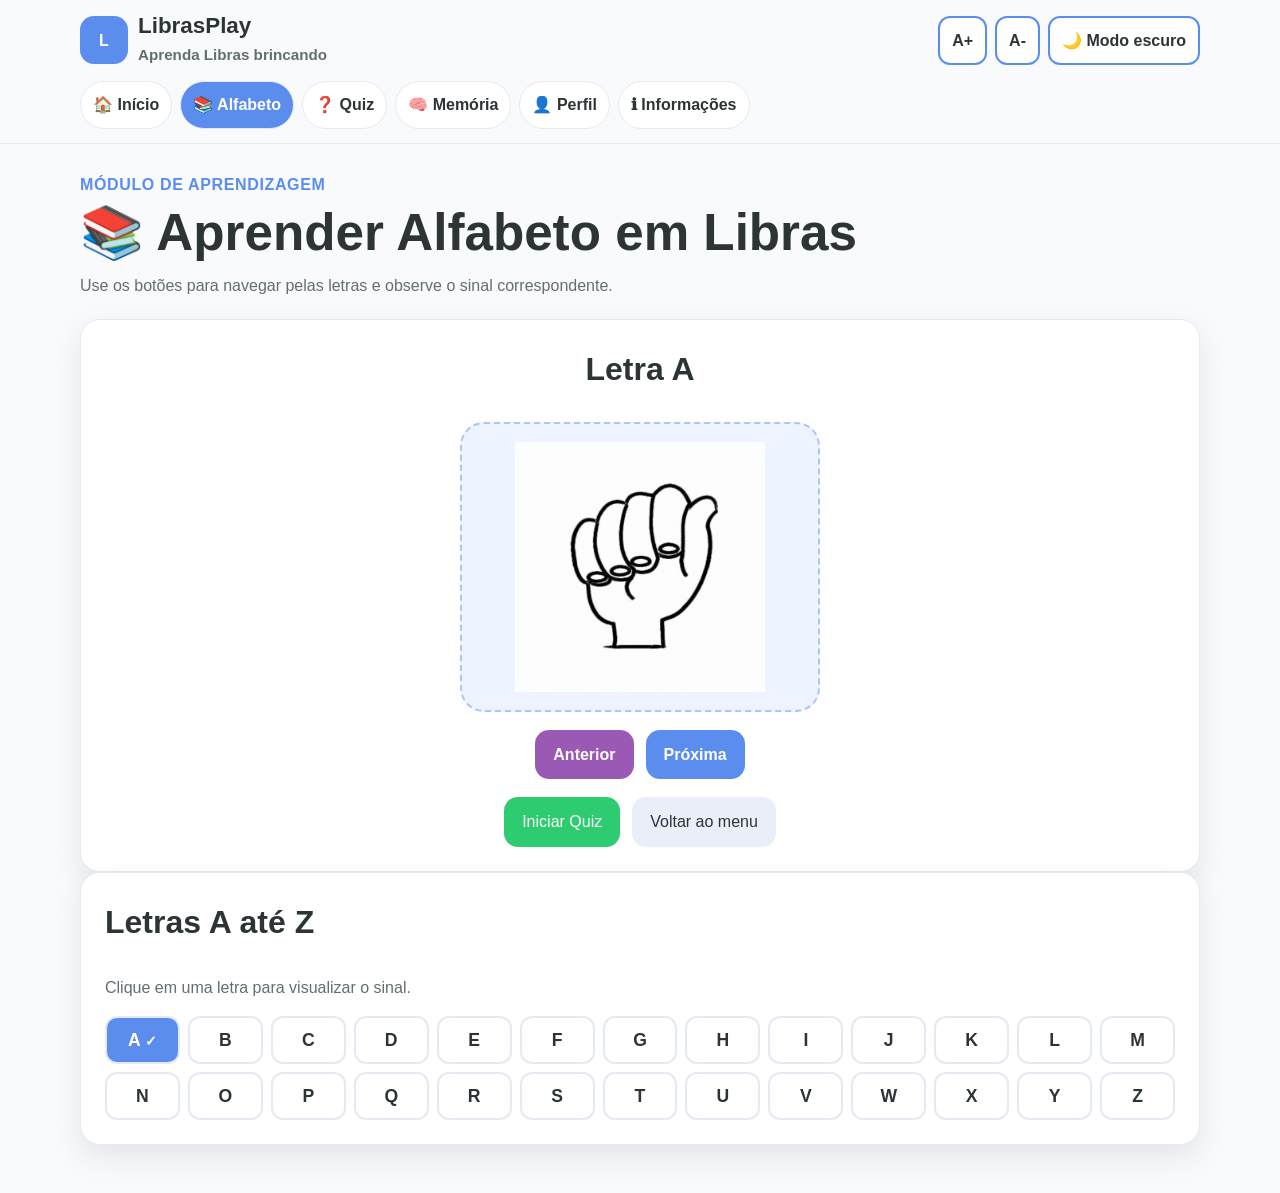
==== paginas/alfabeto.html @ a98573bd "Subindo projeto PIBIC" ====
<!DOCTYPE html>
<html lang="pt-BR">
<head>
  <meta charset="UTF-8">
  <meta name="viewport" content="width=device-width, initial-scale=1.0">
  <title>Libras Kids - Alfabeto</title>
  <link rel="stylesheet" href="../css/estilo.css">
</head>
<body data-page="alfabeto" data-base-path="../">
  <div id="cabecalho"></div>

  <main class="container conteudo-principal">
    <section class="pagina-titulo">
      <p class="etiqueta">Módulo de aprendizagem</p>
      <h1>📚 Aprender Alfabeto em Libras</h1>
      <p>Use os botões para navegar pelas letras e observe o sinal correspondente.</p>
    </section>

    <section class="cartao modulo-centralizado">
      <h2 id="letraAtual">Letra A</h2>
      <div id="imagemLetra" class="imagem-sinal-grande" aria-live="polite"></div>

      <div class="linha-botoes centralizada">
        <button class="botao secundario" id="btnAnterior">Anterior</button>
        <button class="botao primario" id="btnProxima">Próxima</button>
      </div>

      <div class="linha-botoes centralizada">
        <a class="botao sucesso" href="quiz.html">Iniciar Quiz</a>
        <a class="botao neutro" href="../index.html">Voltar ao menu</a>
      </div>
    </section>

    <section class="cartao">
      <h2>Letras A até Z</h2>
      <p>Clique em uma letra para visualizar o sinal.</p>
      <div id="gradeLetras" class="grade-letras" aria-label="Lista de letras do alfabeto"></div>
    </section>
  </main>

  <script src="../js/app.js"></script>
  <script src="../js/alfabeto.js"></script>
</body>
</html>
---- css/estilo.css ----
/* =========================================================
   Libras Kids - CSS principal
   Projeto simples com HTML, CSS e JavaScript puro.
   ========================================================= */

:root {
  --azul: #5B8DEF;
  --verde: #2ECC71;
  --vermelho: #FF6B6B;
  --roxo: #9B59B6;
  --fundo: #F8FAFC;
  --cartao: #FFFFFF;
  --texto: #2D3436;
  --texto-suave: #636E72;
  --borda: #E5EAF2;
  --sombra: 0 12px 28px rgba(45, 52, 54, 0.10);
  --raio: 20px;
  --fonte-base: 100%;
}

* {
  box-sizing: border-box;
}

html {
  font-size: var(--fonte-base);
}

body {
  margin: 0;
  font-family: Arial, Helvetica, sans-serif;
  background: var(--fundo);
  color: var(--texto);
  line-height: 1.6;
}

body.modo-escuro {
  --fundo: #17202A;
  --cartao: #243447;
  --texto: #F8FAFC;
  --texto-suave: #D5DBDB;
  --borda: #3B4B5C;
  --sombra: 0 12px 28px rgba(0, 0, 0, 0.25);
}

img {
  max-width: 100%;
  display: block;
}

a {
  color: inherit;
  text-decoration: none;
}

button,
a.botao {
  font: inherit;
}

.container {
  width: min(1120px, calc(100% - 32px));
  margin: 0 auto;
}

.conteudo-principal {
  padding: 28px 0 48px;
}

/* =========================================================
   Cabeçalho, menu e acessibilidade
   ========================================================= */

.topo,
.topo-site {
  position: sticky;
  top: 0;
  z-index: 10;
  background: rgba(248, 250, 252, 0.96);
  backdrop-filter: blur(10px);
  border-bottom: 1px solid var(--borda);
}

body.modo-escuro .topo,
body.modo-escuro .topo-site {
  background: rgba(23, 32, 42, 0.96);
}

.linha-topo,
.topo-linha {
  display: flex;
  align-items: center;
  justify-content: space-between;
  gap: 16px;
  padding: 14px 0;
  flex-wrap: wrap;
}

.marca {
  display: inline-flex;
  align-items: center;
  gap: 12px;
  font-weight: 800;
}

.marca h1 {
  font-size: 1.4rem;
  margin: 0;
}

.marca p {
  margin: 4px 0 0;
  color: var(--texto-suave);
  font-size: 0.95rem;
}

.marca-icone {
  display: grid;
  place-items: center;
  width: 48px;
  height: 48px;
  border-radius: 14px;
  background: var(--azul);
  color: #fff;
  font-weight: 800;
  font-size: 1rem;
}

.menu {
  display: flex;
  gap: 8px;
  flex-wrap: wrap;
  padding: 0 0 14px;
}

.menu a {
  padding: 10px 12px;
  border-radius: 999px;
  background: var(--cartao);
  border: 1px solid var(--borda);
  font-weight: 700;
}

.menu a.ativo,
.menu a:hover,
.menu a:focus {
  background: var(--azul);
  color: #fff;
  outline: none;
}

.topo-linha {
  display: flex;
  align-items: center;
  justify-content: space-between;
  gap: 16px;
  padding: 14px 0;
  flex-wrap: wrap;
}

.marca {
  display: inline-flex;
  align-items: center;
  gap: 10px;
  font-size: 1.25rem;
  font-weight: 800;
}

.marca span {
  background: var(--azul);
  color: #fff;
  width: 44px;
  height: 44px;
  display: grid;
  place-items: center;
  border-radius: 14px;
}

.acessibilidade {
  display: flex;
  align-items: center;
  gap: 8px;
  flex-wrap: wrap;
}

.botao-acessibilidade,
.botao-menu {
  border: 2px solid var(--azul);
  background: var(--cartao);
  color: var(--texto);
  border-radius: 12px;
  padding: 10px 12px;
  cursor: pointer;
  min-height: 44px;
  font-weight: 700;
}

.botao-acessibilidade:hover,
.botao-menu:hover,
.botao-acessibilidade:focus,
.botao-menu:focus {
  outline: 3px solid rgba(91, 141, 239, 0.25);
}

.menu-principal {
  display: flex;
  gap: 8px;
  flex-wrap: wrap;
  padding: 0 0 14px;
}

.menu-principal a {
  padding: 10px 12px;
  border-radius: 999px;
  background: var(--cartao);
  border: 1px solid var(--borda);
  font-weight: 700;
}

.menu-principal a.ativo,
.menu-principal a:hover,
.menu-principal a:focus {
  background: var(--azul);
  color: #fff;
  outline: none;
}

.progresso-geral {
  padding-bottom: 14px;
}

.progresso-geral strong {
  display: block;
  margin-bottom: 6px;
}

/* =========================================================
   Componentes gerais
   ========================================================= */

.cartao {
  background: var(--cartao);
  border: 1px solid var(--borda);
  border-radius: var(--raio);
  box-shadow: var(--sombra);
  padding: 24px;
}

.destaque {
  display: grid;
  grid-template-columns: 1.5fr 0.8fr;
  gap: 24px;
  align-items: center;
}

.etiqueta {
  display: inline-block;
  margin: 0 0 8px;
  color: var(--azul);
  font-weight: 800;
  text-transform: uppercase;
  letter-spacing: 0.04em;
}

h1,
h2,
h3,
p {
  margin-top: 0;
}

h1 {
  font-size: clamp(2rem, 4vw, 3.2rem);
  line-height: 1.1;
  margin-bottom: 12px;
}

h2 {
  font-size: clamp(1.35rem, 3vw, 2rem);
}

p,
li,
small {
  color: var(--texto-suave);
}

.linha-botoes {
  display: flex;
  gap: 12px;
  flex-wrap: wrap;
  margin-top: 18px;
}

.centralizada {
  justify-content: center;
}

.botao {
  display: inline-flex;
  align-items: center;
  justify-content: center;
  min-height: 48px;
  padding: 12px 18px;
  border-radius: 14px;
  border: 0;
  cursor: pointer;
  font-weight: 800;
  transition: transform 0.15s ease, opacity 0.15s ease;
}

.botao:hover,
.botao:focus {
  transform: translateY(-1px);
  outline: 3px solid rgba(91, 141, 239, 0.25);
}

.botao:disabled {
  opacity: 0.55;
  cursor: not-allowed;
  transform: none;
}

.primario {
  background: var(--azul);
  color: #fff;
}

.secundario {
  background: var(--roxo);
  color: #fff;
}

.sucesso {
  background: var(--verde);
  color: #fff;
}

.neutro {
  background: #E9EEF8;
  color: var(--texto);
}

.perigo {
  background: var(--vermelho);
  color: #fff;
}

.barra {
  width: 100%;
  height: 16px;
  background: #E9EEF8;
  border-radius: 999px;
  overflow: hidden;
  border: 1px solid var(--borda);
}

.barra.grande {
  height: 24px;
}

.barra span {
  display: block;
  height: 100%;
  width: 0%;
  background: linear-gradient(90deg, var(--verde), var(--azul));
  border-radius: inherit;
  transition: width 0.4s ease;
}

.oculto {
  display: none !important;
}

.pagina-titulo {
  margin-bottom: 20px;
}

.painel-xp {
  background: linear-gradient(135deg, rgba(155, 89, 182, 0.6), rgba(91, 141, 239, 0.5));
  border: 1px solid rgba(155, 89, 182, 0.3);
  border-radius: var(--raio);
  padding: 20px;
  color: #fff;
}

.painel-xp strong {
  display: block;
  font-size: 1.4rem;
  font-weight: 800;
  margin: 0;
}

.painel-xp p {
  margin: 8px 0;
  font-size: 1rem;
  color: rgba(255, 255, 255, 0.95);
}

.painel-xp .barra {
  margin: 12px 0;
  background: rgba(255, 255, 255, 0.3);
  border-color: rgba(255, 255, 255, 0.3);
}

/* =========================================================
   Menu inicial
   ========================================================= */

.grade-menu {
  display: grid;
  grid-template-columns: repeat(3, 1fr);
  gap: 18px;
  margin: 22px 0;
}

.menu-card {
  display: flex;
  flex-direction: column;
  gap: 10px;
  min-height: 190px;
  transition: transform 0.15s ease;
}

.menu-card:hover,
.menu-card:focus {
  transform: translateY(-3px);
  outline: 3px solid rgba(91, 141, 239, 0.25);
}

.menu-card img,
.menu-card .imagem-placeholder {
  width: 64px;
  height: 64px;
  border-radius: 18px;
  object-fit: cover;
}

.menu-card span {
  font-size: 1.2rem;
  font-weight: 800;
}

.duas-colunas {
  display: grid;
  grid-template-columns: repeat(2, 1fr);
  gap: 20px;
}

.lista-suave {
  padding-left: 22px;
}

/* =========================================================
   Alfabeto
   ========================================================= */

.modulo-centralizado {
  text-align: center;
}

.imagem-sinal-grande {
  width: min(360px, 100%);
  min-height: 260px;
  margin: 18px auto;
  display: grid;
  place-items: center;
  background: #EEF4FF;
  border: 2px dashed rgba(91, 141, 239, 0.45);
  border-radius: 24px;
  padding: 18px;
}

body.modo-escuro .imagem-sinal-grande {
  background: #1C2A38;
}

.imagem-sinal-grande img {
  max-height: 250px;
  object-fit: contain;
}

.grade-letras {
  display: grid;
  grid-template-columns: repeat(13, 1fr);
  gap: 8px;
}

.letra-botao {
  border: 2px solid var(--borda);
  background: var(--cartao);
  color: var(--texto);
  border-radius: 12px;
  min-height: 48px;
  font-size: 1.1rem;
  font-weight: 800;
  cursor: pointer;
}

.letra-botao.ativa,
.letra-botao:hover,
.letra-botao:focus {
  background: var(--azul);
  color: #fff;
  outline: none;
}

.letra-botao.vista::after {
  content: " ✓";
  font-size: 0.9rem;
}


.icone-feedback {
  width: 34px;
  height: 34px;
  border-radius: 10px;
  object-fit: cover;
  flex: 0 0 auto;
}

.feedback.com-icone {
  display: flex;
  align-items: center;
  justify-content: center;
  gap: 10px;
  flex-wrap: wrap;
}

.resultado-icone {
  display: grid;
  place-items: center;
  margin-bottom: 10px;
}

.resultado-icone img,
.resultado-icone .imagem-placeholder {
  width: 80px;
  height: 80px;
  border-radius: 22px;
  object-fit: cover;
}

/* =========================================================
   Quiz
   ========================================================= */

.topo-modulo {
  display: flex;
  justify-content: space-between;
  gap: 12px;
  flex-wrap: wrap;
  margin-bottom: 18px;
  font-weight: 800;
}

.alternativas {
  display: grid;
  grid-template-columns: repeat(2, 1fr);
  gap: 12px;
  margin-top: 18px;
}

.alternativa {
  border: 2px solid var(--borda);
  background: var(--cartao);
  color: var(--texto);
  border-radius: 16px;
  padding: 16px;
  min-height: 64px;
  font-size: 1.4rem;
  font-weight: 800;
  cursor: pointer;
}

.alternativa:hover,
.alternativa:focus {
  border-color: var(--azul);
  outline: 3px solid rgba(91, 141, 239, 0.25);
}

.alternativa.correta {
  border-color: var(--verde);
  background: rgba(46, 204, 113, 0.15);
}

.alternativa.errada {
  border-color: var(--vermelho);
  background: rgba(255, 107, 107, 0.15);
}

.feedback {
  min-height: 48px;
  margin-top: 16px;
  font-weight: 800;
}

.feedback.sucesso-texto {
  color: var(--verde);
}

.feedback.erro-texto {
  color: var(--vermelho);
}

.resultado {
  margin-top: 20px;
  text-align: center;
}

/* =========================================================
   Jogo da memória
   ========================================================= */

.tabuleiro-memoria {
  display: grid;
  grid-template-columns: repeat(4, 1fr);
  gap: 12px;
}

.carta {
  min-height: 130px;
  border: 2px solid var(--borda);
  background: linear-gradient(135deg, var(--azul), var(--roxo));
  color: #fff;
  border-radius: 18px;
  cursor: pointer;
  font-size: 2rem;
  font-weight: 900;
  display: grid;
  place-items: center;
  padding: 10px;
  transition: transform 0.15s ease, border-color 0.15s ease;
}

.carta:hover,
.carta:focus {
  transform: translateY(-2px);
  outline: 3px solid rgba(91, 141, 239, 0.25);
}

.carta.virada,
.carta.encontrada {
  background: var(--cartao);
  color: var(--texto);
}

.carta.encontrada {
  border-color: var(--verde);
}

.carta img {
  max-height: 95px;
  object-fit: contain;
}

.animacao-acerto {
  animation: acerto 0.45s ease;
}

@keyframes acerto {
  0% { transform: scale(1); }
  50% { transform: scale(1.08); }
  100% { transform: scale(1); }
}

/* =========================================================
   Perfil e conquistas
   ========================================================= */

.grade-perfil {
  display: grid;
  grid-template-columns: 1.2fr 0.8fr;
  gap: 18px;
  margin-bottom: 20px;
}

.numero-destaque {
  display: block;
  font-size: 4rem;
  line-height: 1;
  color: var(--azul);
}

.lista-resumo {
  list-style: none;
  padding: 0;
  margin: 0;
}

.lista-resumo li {
  padding: 12px 0;
  border-bottom: 1px solid var(--borda);
}

.imagem-xp {
  margin-top: 18px;
  display: grid;
  place-items: center;
}

.imagem-xp img,
.imagem-xp .imagem-placeholder {
  width: min(220px, 100%);
  border-radius: 18px;
}

.grade-conquistas {
  display: grid;
  grid-template-columns: repeat(5, 1fr);
  gap: 14px;
}

.conquista {
  border: 1px solid var(--borda);
  border-radius: 18px;
  padding: 16px;
  text-align: center;
  background: rgba(91, 141, 239, 0.06);
}

.conquista.bloqueada {
  opacity: 0.55;
  filter: grayscale(0.8);
}

.conquista img,
.conquista .imagem-placeholder {
  width: 60px;
  height: 60px;
  margin: 0 auto 10px;
  border-radius: 16px;
  object-fit: cover;
}

.conquista strong {
  display: block;
}

/* =========================================================
   Páginas informativas
   ========================================================= */

.destaque-informativo {
  display: grid;
  grid-template-columns: 140px 1fr;
  gap: 20px;
  align-items: center;
  margin-bottom: 20px;
}

.destaque-informativo img,
.destaque-informativo .imagem-placeholder {
  width: 140px;
  height: 140px;
  object-fit: cover;
  border-radius: 24px;
}

.grade-cartoes-texto {
  display: grid;
  grid-template-columns: repeat(2, 1fr);
  gap: 18px;
}

.texto-card {
  min-height: 190px;
}

/* =========================================================
   Imagens pendentes
   ========================================================= */

.imagem-placeholder {
  display: grid;
  place-items: center;
  min-height: 70px;
  padding: 12px;
  background: #EEF4FF;
  border: 2px dashed rgba(91, 141, 239, 0.5);
  color: var(--texto);
  text-align: center;
  font-size: 0.85rem;
  font-weight: 700;
}

body.modo-escuro .imagem-placeholder {
  background: #1C2A38;
}

.aviso-global {
  position: fixed;
  right: 18px;
  bottom: 18px;
  z-index: 20;
  background: var(--verde);
  color: #fff;
  padding: 16px 18px;
  border-radius: 16px;
  box-shadow: var(--sombra);
  font-weight: 800;
}

/* =========================================================
   Responsividade
   ========================================================= */

@media (max-width: 900px) {
  .destaque,
  .grade-perfil,
  .destaque-informativo {
    grid-template-columns: 1fr;
  }

  .grade-menu,
  .grade-cartoes-texto {
    grid-template-columns: repeat(2, 1fr);
  }

  .grade-conquistas {
    grid-template-columns: repeat(3, 1fr);
  }

  .grade-letras {
    grid-template-columns: repeat(7, 1fr);
  }
}

@media (max-width: 640px) {
  .container {
    width: min(100% - 20px, 1120px);
  }

  .topo-linha {
    align-items: stretch;
  }

  .marca,
  .acessibilidade,
  .botao-menu {
    width: 100%;
  }

  .acessibilidade,
  .menu-principal {
    justify-content: center;
  }

  .menu-principal.fechado {
    display: none;
  }

  .grade-menu,
  .grade-cartoes-texto,
  .duas-colunas,
  .alternativas {
    grid-template-columns: 1fr;
  }

  .tabuleiro-memoria {
    grid-template-columns: repeat(3, 1fr);
  }

  .carta {
    min-height: 105px;
  }

  .grade-letras {
    grid-template-columns: repeat(5, 1fr);
  }

  .grade-conquistas {
    grid-template-columns: repeat(2, 1fr);
  }

  .cartao {
    padding: 18px;
  }
}

@media (max-width: 420px) {
  .tabuleiro-memoria {
    grid-template-columns: repeat(2, 1fr);
  }

  .grade-letras {
    grid-template-columns: repeat(4, 1fr);
  }
}
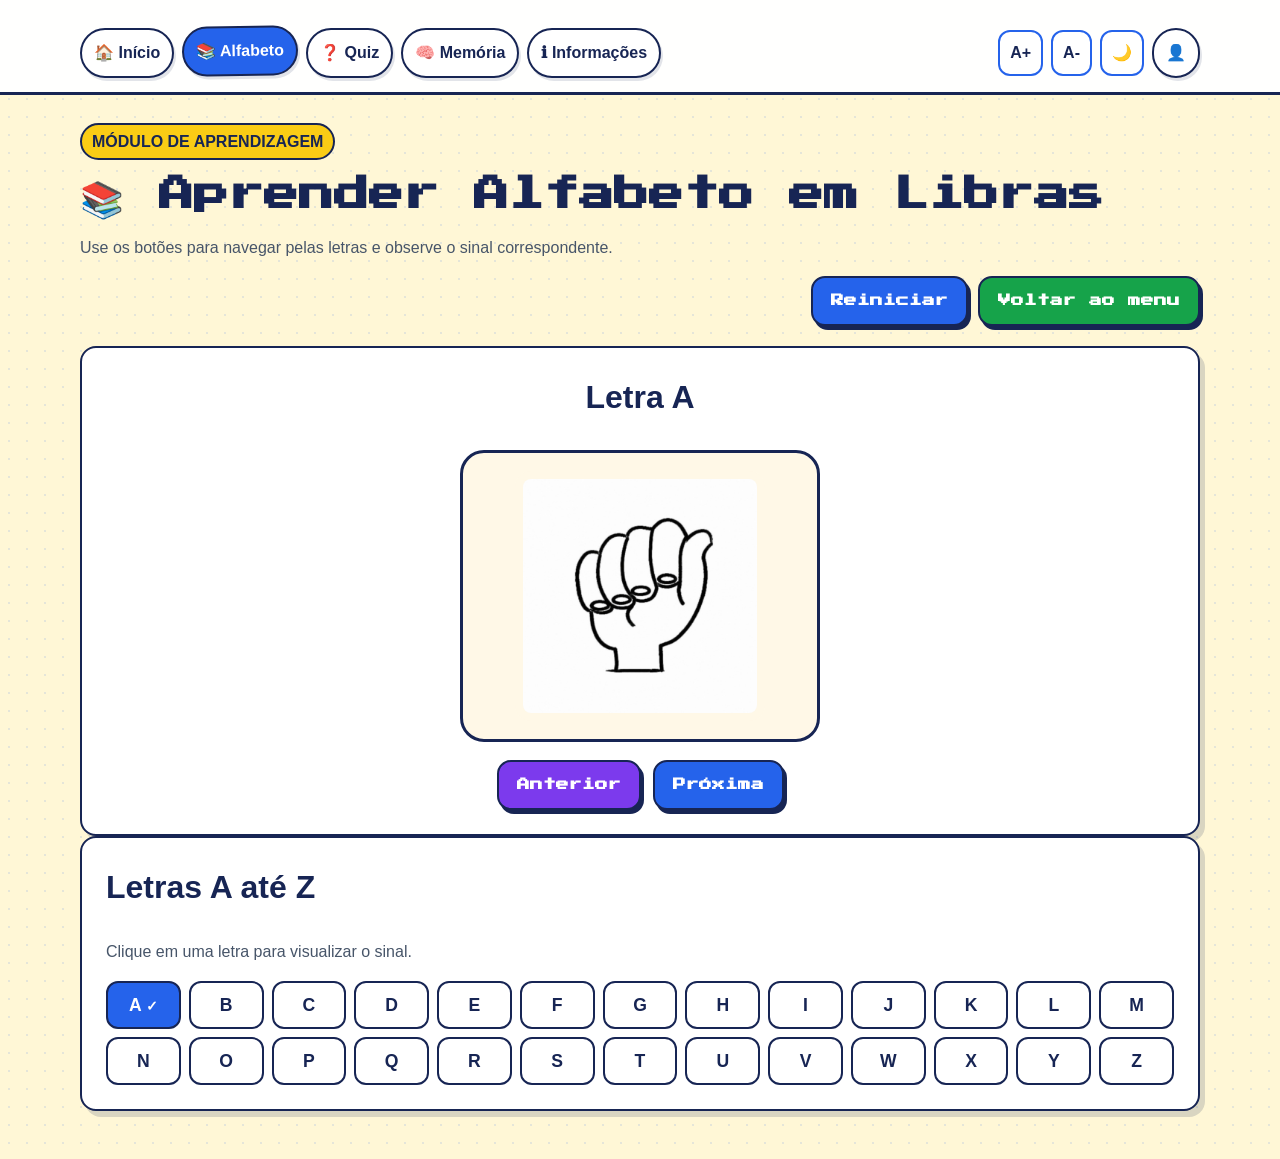
==== commit 79df5f34: "versão 2.0" ====
--- a/paginas/alfabeto.html
+++ b/paginas/alfabeto.html
@@ -14,6 +14,10 @@
       <p class="etiqueta">Módulo de aprendizagem</p>
       <h1>📚 Aprender Alfabeto em Libras</h1>
       <p>Use os botões para navegar pelas letras e observe o sinal correspondente.</p>
+      <div class="acoes-modulo" aria-label="Ações do alfabeto">
+        <button class="botao botao-reiniciar" id="btnReiniciarAlfabeto" type="button">Reiniciar</button>
+        <a class="botao menu-principal-botao" href="../index.html">Voltar ao menu</a>
+      </div>
     </section>
 
     <section class="cartao modulo-centralizado">
@@ -25,10 +29,6 @@
         <button class="botao primario" id="btnProxima">Próxima</button>
       </div>
 
-      <div class="linha-botoes centralizada">
-        <a class="botao sucesso" href="quiz.html">Iniciar Quiz</a>
-        <a class="botao neutro" href="../index.html">Voltar ao menu</a>
-      </div>
     </section>
 
     <section class="cartao">
--- a/css/estilo.css
+++ b/css/estilo.css
@@ -3,18 +3,22 @@
    Projeto simples com HTML, CSS e JavaScript puro.
    ========================================================= */
 
+@import url('https://fonts.googleapis.com/css2?family=Press+Start+2P&display=swap');
+
 :root {
-  --azul: #5B8DEF;
-  --verde: #2ECC71;
-  --vermelho: #FF6B6B;
-  --roxo: #9B59B6;
-  --fundo: #F8FAFC;
+  --azul: #2563EB;
+  --verde: #16A34A;
+  --vermelho: #EF4444;
+  --roxo: #7C3AED;
+  --amarelo: #FACC15;
+  --fundo: #FFF7D6;
   --cartao: #FFFFFF;
-  --texto: #2D3436;
-  --texto-suave: #636E72;
-  --borda: #E5EAF2;
-  --sombra: 0 12px 28px rgba(45, 52, 54, 0.10);
-  --raio: 20px;
+  --texto: #172554;
+  --texto-suave: #475569;
+  --borda: #172554;
+  --sombra: 5px 6px 0 rgba(23, 37, 84, 0.16);
+  --raio: 16px;
+  --fonte-pixel: "Press Start 2P", "Courier New", monospace;
   --fonte-base: 100%;
 }
 
@@ -28,10 +32,12 @@
 
 body {
   margin: 0;
-  font-family: Arial, Helvetica, sans-serif;
+  font-family: "Trebuchet MS", "Segoe UI", sans-serif;
   background: var(--fundo);
   color: var(--texto);
   line-height: 1.6;
+  background-image: radial-gradient(rgba(37, 99, 235, 0.12) 1px, transparent 1px);
+  background-size: 18px 18px;
 }
 
 body.modo-escuro {
@@ -76,9 +82,9 @@
   position: sticky;
   top: 0;
   z-index: 10;
-  background: rgba(248, 250, 252, 0.96);
-  backdrop-filter: blur(10px);
-  border-bottom: 1px solid var(--borda);
+  background: rgba(255, 255, 255, 0.96);
+  backdrop-filter: blur(8px);
+  border-bottom: 3px solid var(--borda);
 }
 
 body.modo-escuro .topo,
@@ -104,8 +110,10 @@
 }
 
 .marca h1 {
-  font-size: 1.4rem;
   margin: 0;
+  font-family: var(--fonte-pixel);
+  font-size: 1rem;
+  line-height: 1.5;
 }
 
 .marca p {
@@ -115,15 +123,8 @@
 }
 
 .marca-icone {
-  display: grid;
-  place-items: center;
-  width: 48px;
-  height: 48px;
-  border-radius: 14px;
-  background: var(--azul);
-  color: #fff;
-  font-weight: 800;
-  font-size: 1rem;
+  /* removida: estilo da logo 'L' não é mais necessário */
+  display: none !important;
 }
 
 .menu {
@@ -137,8 +138,9 @@
   padding: 10px 12px;
   border-radius: 999px;
   background: var(--cartao);
-  border: 1px solid var(--borda);
+  border: 2px solid var(--borda);
   font-weight: 700;
+  box-shadow: 2px 3px 0 rgba(23, 37, 84, 0.12);
 }
 
 .menu a.ativo,
@@ -146,6 +148,7 @@
 .menu a:focus {
   background: var(--azul);
   color: #fff;
+  transform: translateY(-2px) rotate(-1deg);
   outline: none;
 }
 
@@ -199,7 +202,8 @@
 .botao-menu:hover,
 .botao-acessibilidade:focus,
 .botao-menu:focus {
-  outline: 3px solid rgba(91, 141, 239, 0.25);
+  outline: 3px solid rgba(37, 99, 235, 0.25);
+  transform: translateY(-2px);
 }
 
 .menu-principal {
@@ -207,14 +211,27 @@
   gap: 8px;
   flex-wrap: wrap;
   padding: 0 0 14px;
+}
+
+.menu-principal .acessibilidade {
+  margin-left: auto;
+  display: flex;
+  align-items: center;
+  gap: 8px;
+}
+
+.menu-principal .botao-acessibilidade {
+  min-height: 36px;
+  padding: 8px 10px;
 }
 
 .menu-principal a {
   padding: 10px 12px;
   border-radius: 999px;
   background: var(--cartao);
-  border: 1px solid var(--borda);
+  border: 2px solid var(--borda);
   font-weight: 700;
+  box-shadow: 2px 3px 0 rgba(23, 37, 84, 0.12);
 }
 
 .menu-principal a.ativo,
@@ -222,6 +239,7 @@
 .menu-principal a:focus {
   background: var(--azul);
   color: #fff;
+  transform: translateY(-2px) rotate(-1deg);
   outline: none;
 }
 
@@ -240,7 +258,7 @@
 
 .cartao {
   background: var(--cartao);
-  border: 1px solid var(--borda);
+  border: 2px solid var(--borda);
   border-radius: var(--raio);
   box-shadow: var(--sombra);
   padding: 24px;
@@ -256,10 +274,13 @@
 .etiqueta {
   display: inline-block;
   margin: 0 0 8px;
-  color: var(--azul);
+  padding: 4px 10px;
+  border: 2px solid var(--borda);
+  border-radius: 999px;
+  background: var(--amarelo);
+  color: var(--texto);
   font-weight: 800;
   text-transform: uppercase;
-  letter-spacing: 0.04em;
 }
 
 h1,
@@ -270,9 +291,10 @@
 }
 
 h1 {
-  font-size: clamp(2rem, 4vw, 3.2rem);
-  line-height: 1.1;
   margin-bottom: 12px;
+  font-family: var(--fonte-pixel);
+  font-size: clamp(1.35rem, 3vw, 2.2rem);
+  line-height: 1.55;
 }
 
 h2 {
@@ -303,16 +325,25 @@
   min-height: 48px;
   padding: 12px 18px;
   border-radius: 14px;
-  border: 0;
+  border: 2px solid var(--borda);
+  box-shadow: 3px 4px 0 var(--borda);
   cursor: pointer;
   font-weight: 800;
   transition: transform 0.15s ease, opacity 0.15s ease;
+}
+
+.botao,
+.painel-xp strong,
+.menu-card span {
+  font-family: var(--fonte-pixel);
+  font-size: 0.8rem;
+  line-height: 1.7;
 }
 
 .botao:hover,
 .botao:focus {
-  transform: translateY(-1px);
-  outline: 3px solid rgba(91, 141, 239, 0.25);
+  transform: translate(-1px, -2px);
+  outline: 3px solid rgba(37, 99, 235, 0.25);
 }
 
 .botao:disabled {
@@ -337,8 +368,27 @@
 }
 
 .neutro {
-  background: #E9EEF8;
+  background: #E2E8F0;
   color: var(--texto);
+}
+
+.botao.botao-reiniciar,
+.botao.menu-principal-botao,
+.botao.menu-verde {
+  font-family: var(--fonte-pixel);
+  font-size: 0.8rem;
+  line-height: 1.7;
+  font-weight: 800;
+}
+
+.menu-principal-botao {
+  background: var(--verde);
+  color: #fff;
+}
+
+.botao-reiniciar {
+  background: var(--azul);
+  color: #fff;
 }
 
 .perigo {
@@ -349,7 +399,7 @@
 .barra {
   width: 100%;
   height: 16px;
-  background: #E9EEF8;
+  background: #E2E8F0;
   border-radius: 999px;
   overflow: hidden;
   border: 1px solid var(--borda);
@@ -363,7 +413,7 @@
   display: block;
   height: 100%;
   width: 0%;
-  background: linear-gradient(90deg, var(--verde), var(--azul));
+  background: linear-gradient(90deg, var(--amarelo), var(--verde));
   border-radius: inherit;
   transition: width 0.4s ease;
 }
@@ -374,6 +424,14 @@
 
 .pagina-titulo {
   margin-bottom: 20px;
+}
+
+.acoes-modulo {
+  display: flex;
+  justify-content: flex-end;
+  gap: 10px;
+  flex-wrap: wrap;
+  margin-top: 16px;
 }
 
 .painel-xp {
@@ -392,12 +450,12 @@
 }
 
 .painel-xp p {
-  margin: 8px 0;
-  font-size: 1rem;
-  color: rgba(255, 255, 255, 0.95);
+  background: linear-gradient(135deg, var(--roxo), var(--azul));
+  border: 2px solid var(--borda);
 }
 
 .painel-xp .barra {
+  box-shadow: var(--sombra);
   margin: 12px 0;
   background: rgba(255, 255, 255, 0.3);
   border-color: rgba(255, 255, 255, 0.3);
@@ -409,7 +467,7 @@
 
 .grade-menu {
   display: grid;
-  grid-template-columns: repeat(3, 1fr);
+  grid-template-columns: repeat(4, 1fr);
   gap: 18px;
   margin: 22px 0;
 }
@@ -419,13 +477,14 @@
   flex-direction: column;
   gap: 10px;
   min-height: 190px;
+  height: 100%;
   transition: transform 0.15s ease;
 }
 
 .menu-card:hover,
 .menu-card:focus {
-  transform: translateY(-3px);
-  outline: 3px solid rgba(91, 141, 239, 0.25);
+  transform: translateY(-5px) rotate(-1deg);
+  outline: 3px solid rgba(37, 99, 235, 0.25);
 }
 
 .menu-card img,
@@ -465,17 +524,20 @@
   margin: 18px auto;
   display: grid;
   place-items: center;
-  background: #EEF4FF;
-  border: 2px dashed rgba(91, 141, 239, 0.45);
+  background: #FFF8E7;
+  border: 3px solid var(--borda);
   border-radius: 24px;
   padding: 18px;
 }
 
 body.modo-escuro .imagem-sinal-grande {
-  background: #1C2A38;
+  background: #FFF8E7;
 }
 
 .imagem-sinal-grande img {
+  background: #FFF8E7;
+  border-radius: 16px;
+  padding: 8px;
   max-height: 250px;
   object-fit: contain;
 }
@@ -552,6 +614,24 @@
   flex-wrap: wrap;
   margin-bottom: 18px;
   font-weight: 800;
+}
+
+.controle-jogo {
+  display: flex;
+  align-items: center;
+  gap: 10px;
+}
+
+.controle-jogo select {
+  min-height: 44px;
+  padding: 8px 34px 8px 12px;
+  border: 2px solid var(--borda);
+  border-radius: 12px;
+  background: var(--cartao);
+  color: var(--texto);
+  font: inherit;
+  font-weight: 700;
+  cursor: pointer;
 }
 
 .alternativas {
@@ -619,13 +699,14 @@
 }
 
 .carta {
-  min-height: 130px;
+  aspect-ratio: 1;
+  min-height: 0;
   border: 2px solid var(--borda);
   background: linear-gradient(135deg, var(--azul), var(--roxo));
   color: #fff;
-  border-radius: 18px;
+  border-radius: 22px;
   cursor: pointer;
-  font-size: 2rem;
+  font-size: 2.7rem;
   font-weight: 900;
   display: grid;
   place-items: center;
@@ -650,7 +731,8 @@
 }
 
 .carta img {
-  max-height: 95px;
+  width: min(76%, 150px);
+  max-height: 76%;
   object-fit: contain;
 }
 
@@ -761,10 +843,54 @@
   display: grid;
   grid-template-columns: repeat(2, 1fr);
   gap: 18px;
+  margin-bottom: 28px;
 }
 
 .texto-card {
   min-height: 190px;
+}
+
+.chamada-informativa {
+  color: var(--azul);
+  font-weight: 700;
+}
+
+.perfil-nome {
+  max-width: 620px;
+  margin-top: 20px;
+  padding-top: 18px;
+  border-top: 2px dashed var(--borda);
+}
+
+.perfil-nome label {
+  display: block;
+  margin-bottom: 8px;
+  font-weight: 800;
+}
+
+.perfil-nome-controle {
+  display: flex;
+  gap: 10px;
+  flex-wrap: wrap;
+}
+
+.perfil-nome input {
+  flex: 1 1 240px;
+  min-height: 48px;
+  padding: 10px 14px;
+  border: 2px solid var(--borda);
+  border-radius: 12px;
+  background: var(--cartao);
+  color: var(--texto);
+  font: inherit;
+}
+
+.nota-expansao {
+  margin: 22px 0 0;
+  padding: 14px 16px;
+  border-left: 5px solid var(--amarelo);
+  background: #FFFBEB;
+  color: var(--texto-suave);
 }
 
 /* =========================================================
@@ -857,12 +983,23 @@
     grid-template-columns: 1fr;
   }
 
+  .acoes-modulo,
+  .controle-jogo {
+    justify-content: center;
+  }
+
+  .controle-jogo {
+    align-items: stretch;
+    flex-direction: column;
+  }
+
   .tabuleiro-memoria {
     grid-template-columns: repeat(3, 1fr);
   }
 
   .carta {
     min-height: 105px;
+    font-size: 2.2rem;
   }
 
   .grade-letras {
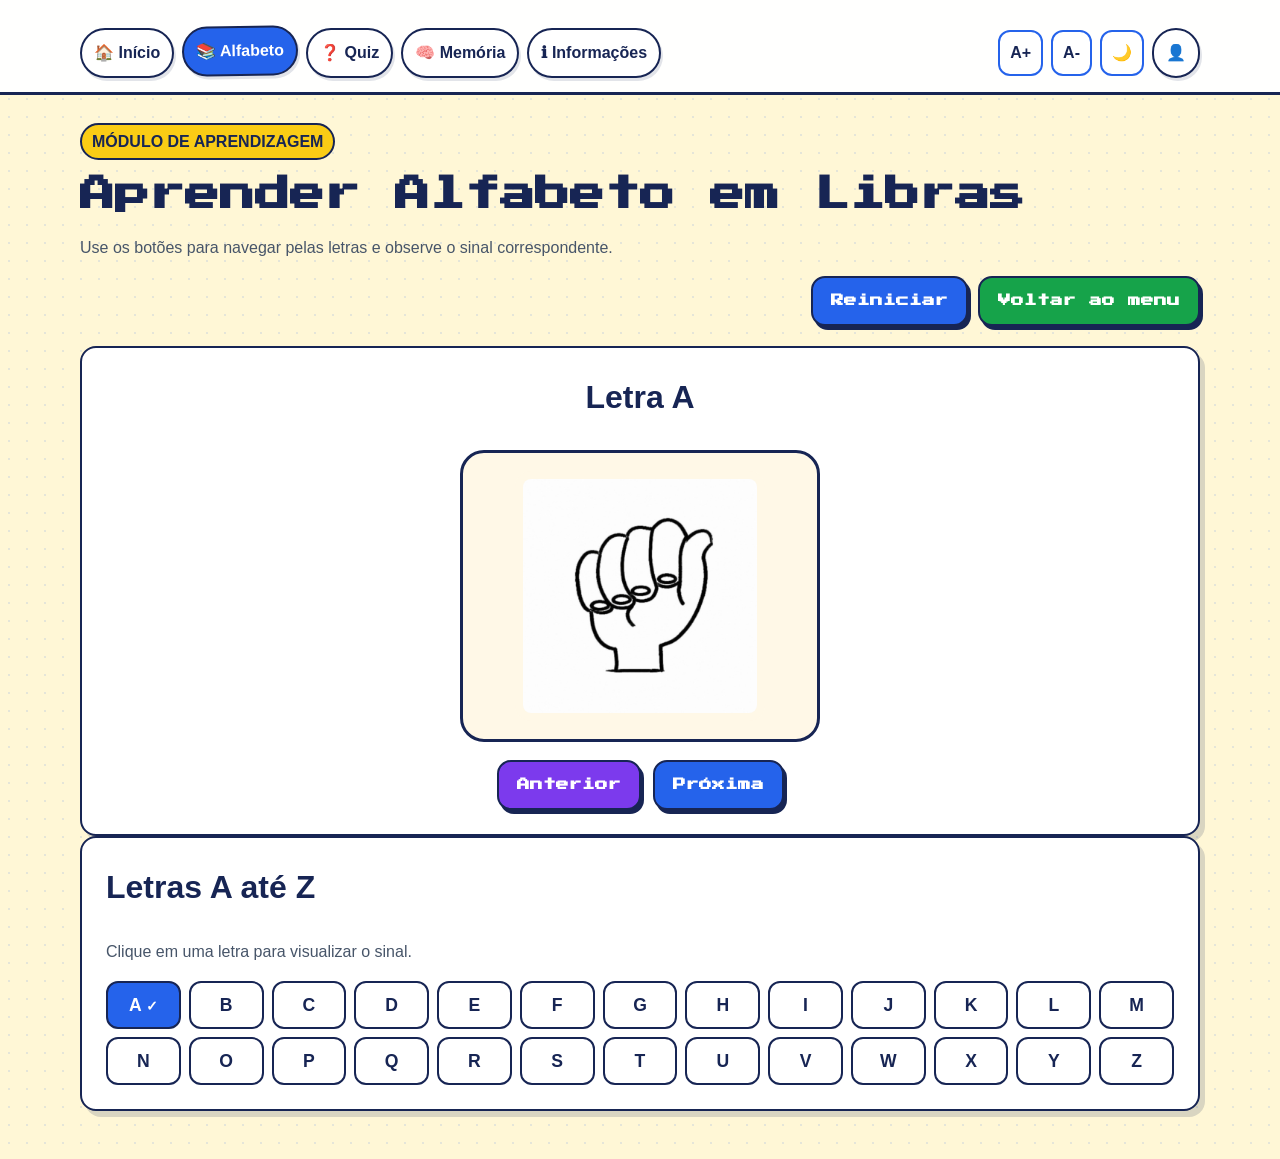
==== commit ad1b3263: "versão 3.0 - final" ====
--- a/paginas/alfabeto.html
+++ b/paginas/alfabeto.html
@@ -3,7 +3,7 @@
 <head>
   <meta charset="UTF-8">
   <meta name="viewport" content="width=device-width, initial-scale=1.0">
-  <title>Libras Kids - Alfabeto</title>
+  <title>LibrasPlay - Alfabeto</title>
   <link rel="stylesheet" href="../css/estilo.css">
 </head>
 <body data-page="alfabeto" data-base-path="../">
@@ -12,7 +12,7 @@
   <main class="container conteudo-principal">
     <section class="pagina-titulo">
       <p class="etiqueta">Módulo de aprendizagem</p>
-      <h1>📚 Aprender Alfabeto em Libras</h1>
+      <h1>Aprender Alfabeto em Libras</h1>
       <p>Use os botões para navegar pelas letras e observe o sinal correspondente.</p>
       <div class="acoes-modulo" aria-label="Ações do alfabeto">
         <button class="botao botao-reiniciar" id="btnReiniciarAlfabeto" type="button">Reiniciar</button>
--- a/css/estilo.css
+++ b/css/estilo.css
@@ -1,8 +1,3 @@
-/* =========================================================
-   Libras Kids - CSS principal
-   Projeto simples com HTML, CSS e JavaScript puro.
-   ========================================================= */
-
 @import url('https://fonts.googleapis.com/css2?family=Press+Start+2P&display=swap');
 
 :root {
@@ -434,6 +429,35 @@
   margin-top: 16px;
 }
 
+.quiz-configuracao {
+  display: grid;
+  gap: 18px;
+  max-width: 760px;
+  margin: 0 auto 24px;
+}
+
+.config-grid {
+  display: grid;
+  grid-template-columns: repeat(2, 1fr);
+  gap: 16px;
+}
+
+.config-grid label {
+  display: grid;
+  gap: 8px;
+  font-weight: 800;
+}
+
+.config-grid select {
+  min-height: 48px;
+  padding: 8px 12px;
+  border: 2px solid var(--borda);
+  border-radius: 12px;
+  background: var(--cartao);
+  color: var(--texto);
+  font: inherit;
+}
+
 .painel-xp {
   background: linear-gradient(135deg, rgba(155, 89, 182, 0.6), rgba(91, 141, 239, 0.5));
   border: 1px solid rgba(155, 89, 182, 0.3);
@@ -444,21 +468,30 @@
 
 .painel-xp strong {
   display: block;
-  font-size: 1.4rem;
+  font-size: 1.7rem;
   font-weight: 800;
   margin: 0;
 }
 
 .painel-xp p {
+  margin: 10px 0;
   background: linear-gradient(135deg, var(--roxo), var(--azul));
   border: 2px solid var(--borda);
+}
+
+.painel-xp #resumoXPNivel,
+.painel-xp #resumoXP {
+  font-family: var(--fonte-pixel);
+  font-size: 1rem;
+  font-weight: 800;
 }
 
 .painel-xp .barra {
   box-shadow: var(--sombra);
   margin: 12px 0;
   background: rgba(255, 255, 255, 0.3);
-  border-color: rgba(255, 255, 255, 0.3);
+  border: 3px solid #FFFFFF;
+  border-radius: 999px;
 }
 
 /* =========================================================
@@ -500,10 +533,83 @@
   font-weight: 800;
 }
 
+.curiosidades-inicio {
+  margin: 28px 0;
+  padding: 24px 0 8px;
+  text-align: center;
+}
+
+.curiosidades-inicio > h2 {
+  display: inline-block;
+  margin-bottom: 18px;
+  padding: 8px 14px;
+  border: 2px solid var(--borda);
+  border-radius: 12px;
+  background: var(--amarelo);
+  box-shadow: 3px 4px 0 var(--borda);
+  font-family: var(--fonte-pixel);
+  font-size: 1rem;
+  line-height: 1.7;
+}
+
+.curiosidades-inicio .info-card {
+  border-top: 7px solid var(--azul);
+  text-align: left;
+  transition: transform 0.15s ease, box-shadow 0.15s ease;
+}
+
+.curiosidades-inicio .info-card:nth-child(2) {
+  border-top-color: var(--verde);
+}
+
+.curiosidades-inicio .info-card:nth-child(3) {
+  border-top-color: var(--roxo);
+}
+
+.curiosidades-inicio .info-card:nth-child(4) {
+  border-top-color: var(--vermelho);
+}
+
+.curiosidades-inicio .info-card:nth-child(5) {
+  border-top-color: var(--amarelo);
+}
+
+.curiosidades-inicio .info-card h3 {
+  margin-bottom: 12px;
+  color: var(--texto);
+  line-height: 1.35;
+}
+
+.curiosidades-inicio .info-card:hover {
+  transform: translateY(-4px);
+  box-shadow: 5px 8px 0 rgba(23, 37, 84, 0.18);
+}
+
+.curiosidades-grid {
+  display: grid;
+  grid-template-columns: repeat(3, 1fr);
+  gap: 16px;
+}
+
+.curiosidades-grid .info-card:last-child {
+  grid-column: span 2;
+}
+
 .duas-colunas {
   display: grid;
   grid-template-columns: repeat(2, 1fr);
   gap: 20px;
+}
+
+.frases-grid {
+  display: grid;
+  grid-template-columns: repeat(4, 1fr);
+  gap: 18px;
+}
+
+.frases-grid h3 {
+  min-height: 2.7em;
+  color: var(--texto);
 }
 
 .lista-suave {
@@ -653,6 +759,20 @@
   cursor: pointer;
 }
 
+.alternativa-imagem {
+  min-height: 150px;
+}
+
+.imagem-alternativa {
+  width: min(100%, 150px);
+  max-height: 120px;
+  object-fit: contain;
+}
+
+.pergunta-texto {
+  font-size: 1.2rem;
+}
+
 .alternativa:hover,
 .alternativa:focus {
   border-color: var(--azul);
@@ -694,8 +814,17 @@
 
 .tabuleiro-memoria {
   display: grid;
-  grid-template-columns: repeat(4, 1fr);
+  grid-template-columns: repeat(var(--colunas-tabuleiro, 4), minmax(0, 120px));
+  justify-content: center;
   gap: 12px;
+}
+
+.tabuleiro-memoria.tabuleiro-grande {
+  gap: 10px;
+}
+
+.tabuleiro-memoria.tabuleiro-muito-grande {
+  gap: 8px;
 }
 
 .carta {
@@ -736,6 +865,18 @@
   object-fit: contain;
 }
 
+.tabuleiro-grande .carta {
+  border-radius: 16px;
+  font-size: 2rem;
+  padding: 6px;
+}
+
+.tabuleiro-muito-grande .carta {
+  border-radius: 12px;
+  font-size: 1.5rem;
+  padding: 4px;
+}
+
 .animacao-acerto {
   animation: acerto 0.45s ease;
 }
@@ -755,6 +896,89 @@
   grid-template-columns: 1.2fr 0.8fr;
   gap: 18px;
   margin-bottom: 20px;
+}
+
+.perfil-pagina {
+  font-size: 1.12rem;
+}
+
+.perfil-pagina .pagina-titulo {
+  margin-bottom: 4px;
+}
+
+.perfil-pagina .perfil-nome {
+  margin-top: 12px;
+}
+
+.perfil-progresso {
+  margin-bottom: 20px;
+}
+
+.continue-aprendendo {
+  position: relative;
+  margin-bottom: 20px;
+  overflow: hidden;
+  border: 3px solid #EA580C;
+  background: linear-gradient(120deg, #FFF1E6, #FED7AA);
+  box-shadow: none;
+}
+
+.continue-aprendendo::after {
+  content: "";
+  position: absolute;
+  top: 0;
+  right: 12%;
+  width: 90px;
+  height: 6px;
+  border-radius: 0 0 8px 8px;
+  background: var(--vermelho);
+}
+
+.atencao-icone {
+  display: inline-block;
+  margin-bottom: 8px;
+  font-size: 2rem;
+  animation: chamar-atencao 1.8s ease-in-out infinite;
+}
+
+.continue-aprendendo h2 {
+  margin-bottom: 8px;
+  color: var(--texto);
+}
+
+@keyframes chamar-atencao {
+  0%, 100% { transform: rotate(0deg); }
+  50% { transform: rotate(-8deg) scale(1.08); }
+}
+
+@media (prefers-reduced-motion: reduce) {
+  .atencao-icone {
+    animation: none;
+  }
+}
+
+.progresso-cards {
+  display: grid;
+  grid-template-columns: repeat(3, 1fr);
+  gap: 14px;
+}
+
+.progresso-cards article {
+  display: grid;
+  gap: 8px;
+  padding: 16px;
+  border: 2px solid var(--borda);
+  border-radius: 12px;
+  background: rgba(37, 99, 235, 0.06);
+}
+
+.progresso-cards span {
+  color: var(--texto-suave);
+  font-size: 1rem;
+}
+
+.progresso-cards strong {
+  color: var(--texto);
 }
 
 .numero-destaque {
@@ -837,6 +1061,96 @@
   height: 140px;
   object-fit: cover;
   border-radius: 24px;
+}
+
+.pagina-informacoes {
+  display: grid;
+  gap: 24px;
+  font-size: 1.12rem;
+}
+
+.info-introducao {
+  display: grid;
+  grid-template-columns: 140px 1fr;
+  gap: 24px;
+  align-items: start;
+}
+
+.info-introducao > img {
+  width: 140px;
+  height: 140px;
+  object-fit: cover;
+  border-radius: 24px;
+}
+
+.info-secao {
+  display: grid;
+  gap: 18px;
+}
+
+.pagina-titulo.compacto {
+  margin-bottom: 0;
+}
+
+.info-grade {
+  display: grid;
+  gap: 16px;
+}
+
+.cinco-colunas {
+  grid-template-columns: repeat(5, 1fr);
+}
+
+.info-card {
+  min-height: 100%;
+  padding: 20px;
+}
+
+.info-card h2,
+.info-card h3 {
+  line-height: 1.35;
+}
+
+.info-destaque {
+  display: grid;
+  gap: 8px;
+  margin-top: 4px;
+  padding: 16px 18px;
+  border-left: 5px solid var(--amarelo);
+  border-radius: 12px;
+  background: #FFFBEB;
+  color: var(--texto);
+}
+
+.info-destaque strong {
+  color: var(--texto-suave);
+}
+
+.info-formula {
+  color: var(--azul);
+  font-weight: 800;
+}
+
+.cultura-destaque {
+  padding: 28px;
+  border: 3px solid var(--roxo);
+  border-radius: var(--raio);
+  background: linear-gradient(135deg, #F3E8FF, #E0F2FE);
+  box-shadow: var(--sombra);
+}
+
+.info-projeto {
+  border-left: 6px solid var(--verde);
+}
+
+.referencias {
+  padding-top: 8px;
+  color: var(--texto-suave);
+  font-size: 0.95rem;
+}
+
+.referencias h2 {
+  font-size: 1.1rem;
 }
 
 .grade-cartoes-texto {
@@ -934,12 +1248,16 @@
 @media (max-width: 900px) {
   .destaque,
   .grade-perfil,
-  .destaque-informativo {
+  .destaque-informativo,
+  .info-introducao {
     grid-template-columns: 1fr;
   }
 
   .grade-menu,
-  .grade-cartoes-texto {
+  .grade-cartoes-texto,
+  .cinco-colunas,
+  .curiosidades-grid,
+  .frases-grid {
     grid-template-columns: repeat(2, 1fr);
   }
 
@@ -979,8 +1297,16 @@
   .grade-menu,
   .grade-cartoes-texto,
   .duas-colunas,
+  .frases-grid,
+  .config-grid,
+  .progresso-cards,
+  .curiosidades-grid,
   .alternativas {
     grid-template-columns: 1fr;
+  }
+
+  .curiosidades-grid .info-card:last-child {
+    grid-column: auto;
   }
 
   .acoes-modulo,
@@ -993,8 +1319,16 @@
     flex-direction: column;
   }
 
+  .tabuleiro-memoria.tabuleiro-grande {
+    gap: 8px;
+  }
+
+  .tabuleiro-memoria.tabuleiro-muito-grande {
+    gap: 6px;
+  }
+
   .tabuleiro-memoria {
-    grid-template-columns: repeat(3, 1fr);
+    grid-template-columns: repeat(var(--colunas-tabuleiro, 3), minmax(0, 80px));
   }
 
   .carta {
@@ -1002,6 +1336,11 @@
     font-size: 2.2rem;
   }
 
+  .tabuleiro-grande .carta,
+  .tabuleiro-muito-grande .carta {
+    min-height: 0;
+  }
+
   .grade-letras {
     grid-template-columns: repeat(5, 1fr);
   }
@@ -1016,10 +1355,6 @@
 }
 
 @media (max-width: 420px) {
-  .tabuleiro-memoria {
-    grid-template-columns: repeat(2, 1fr);
-  }
-
   .grade-letras {
     grid-template-columns: repeat(4, 1fr);
   }
